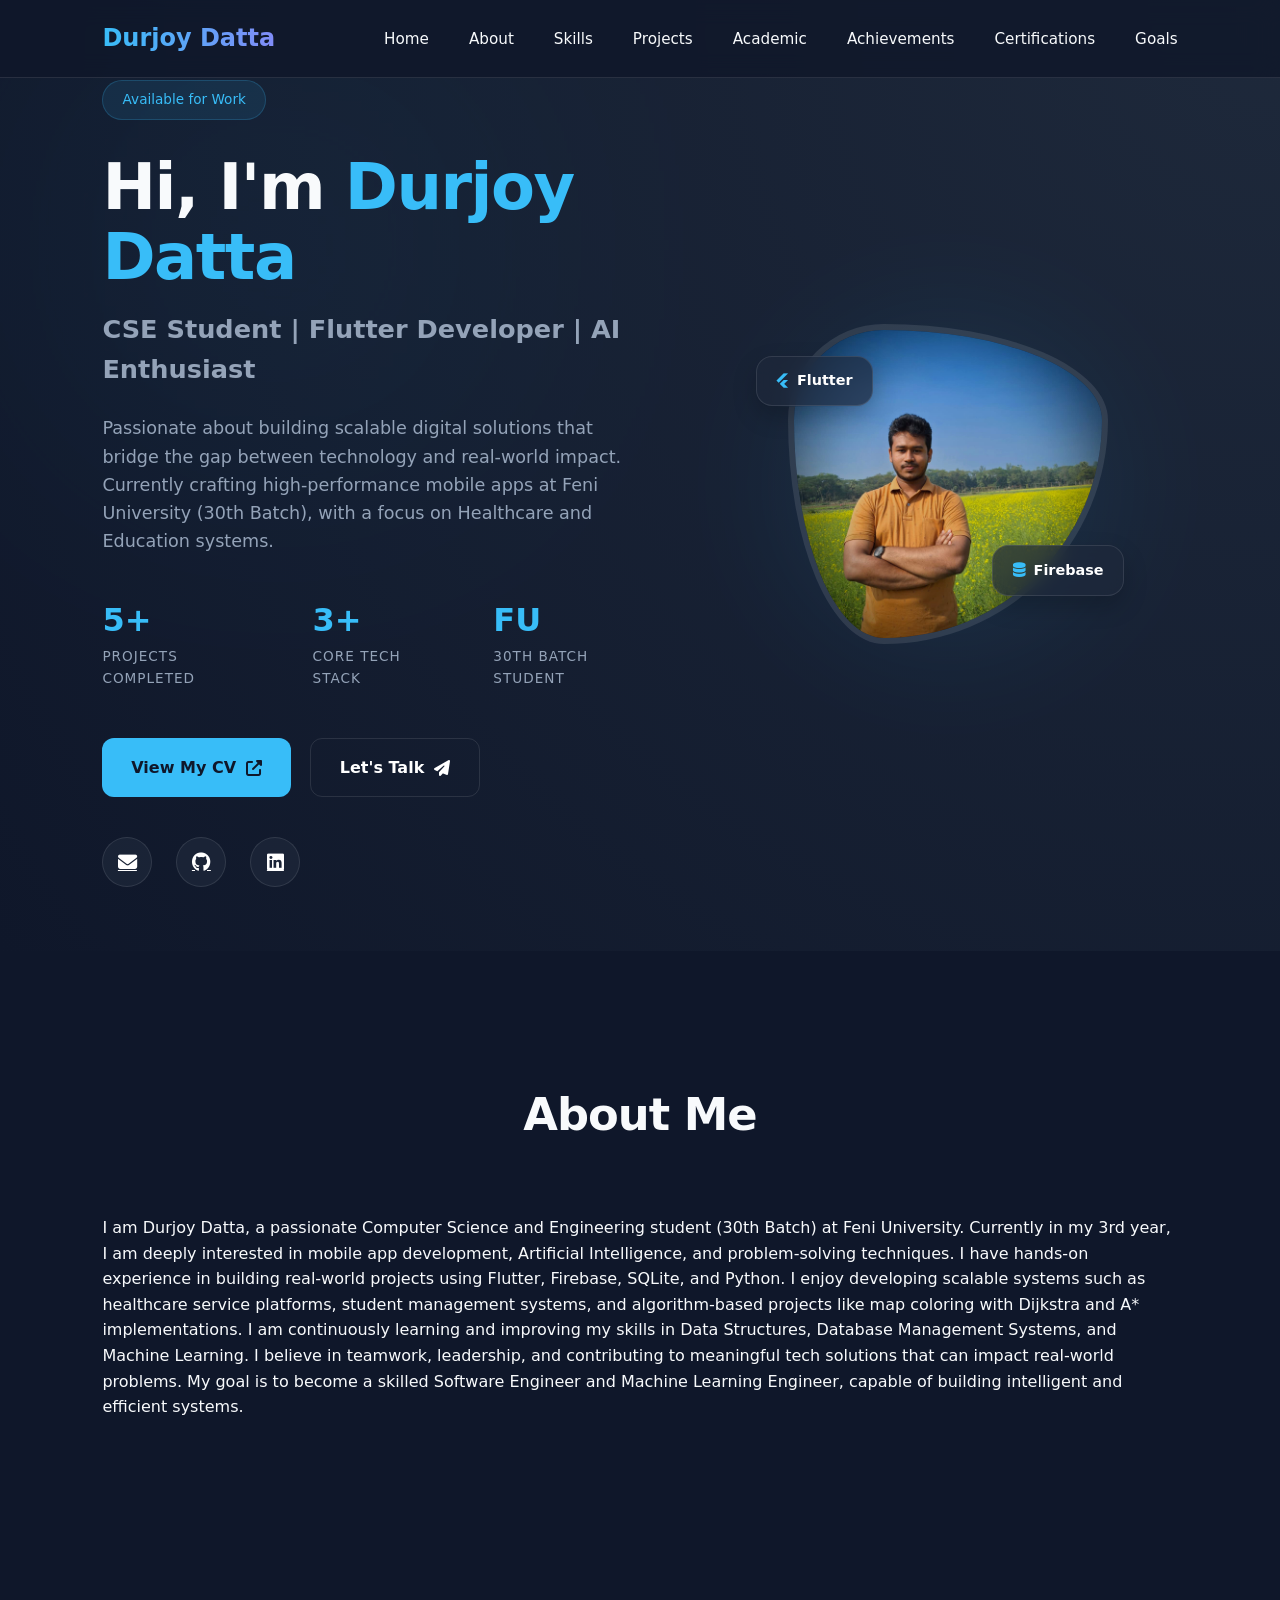
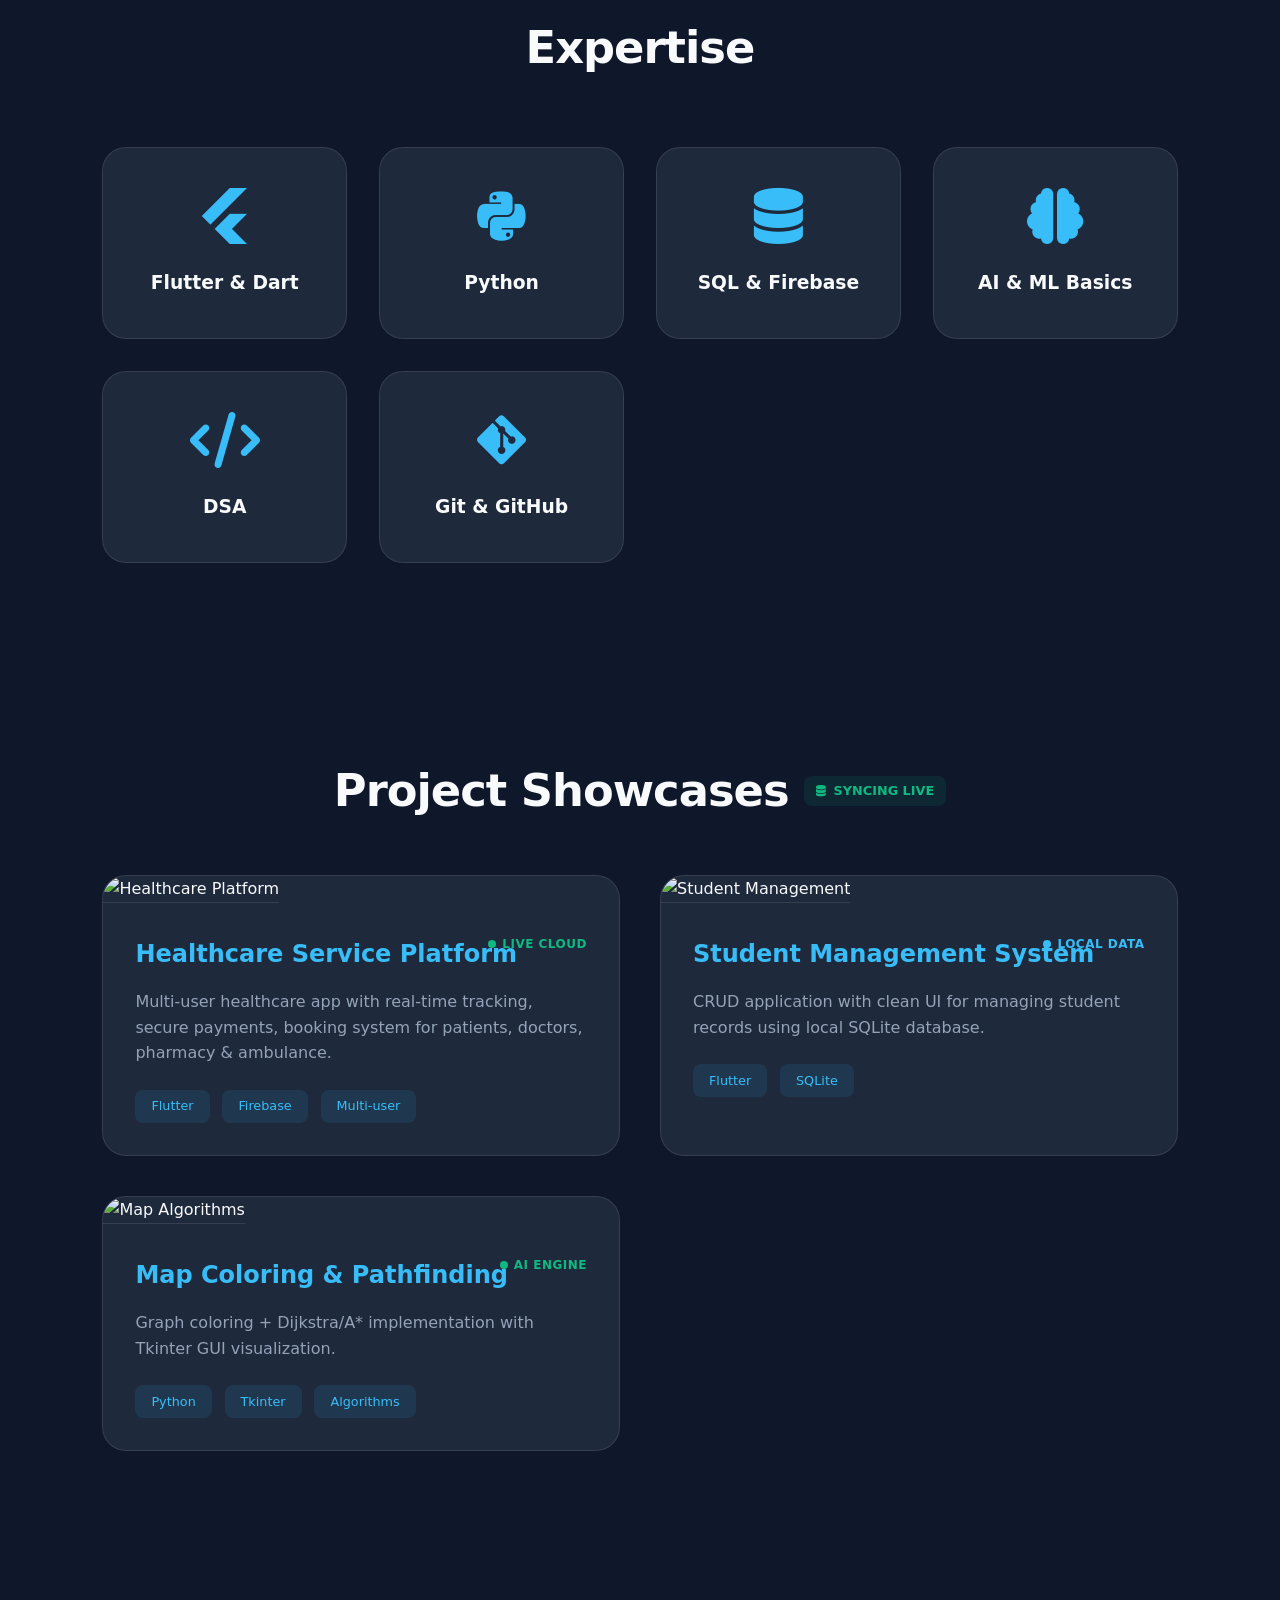
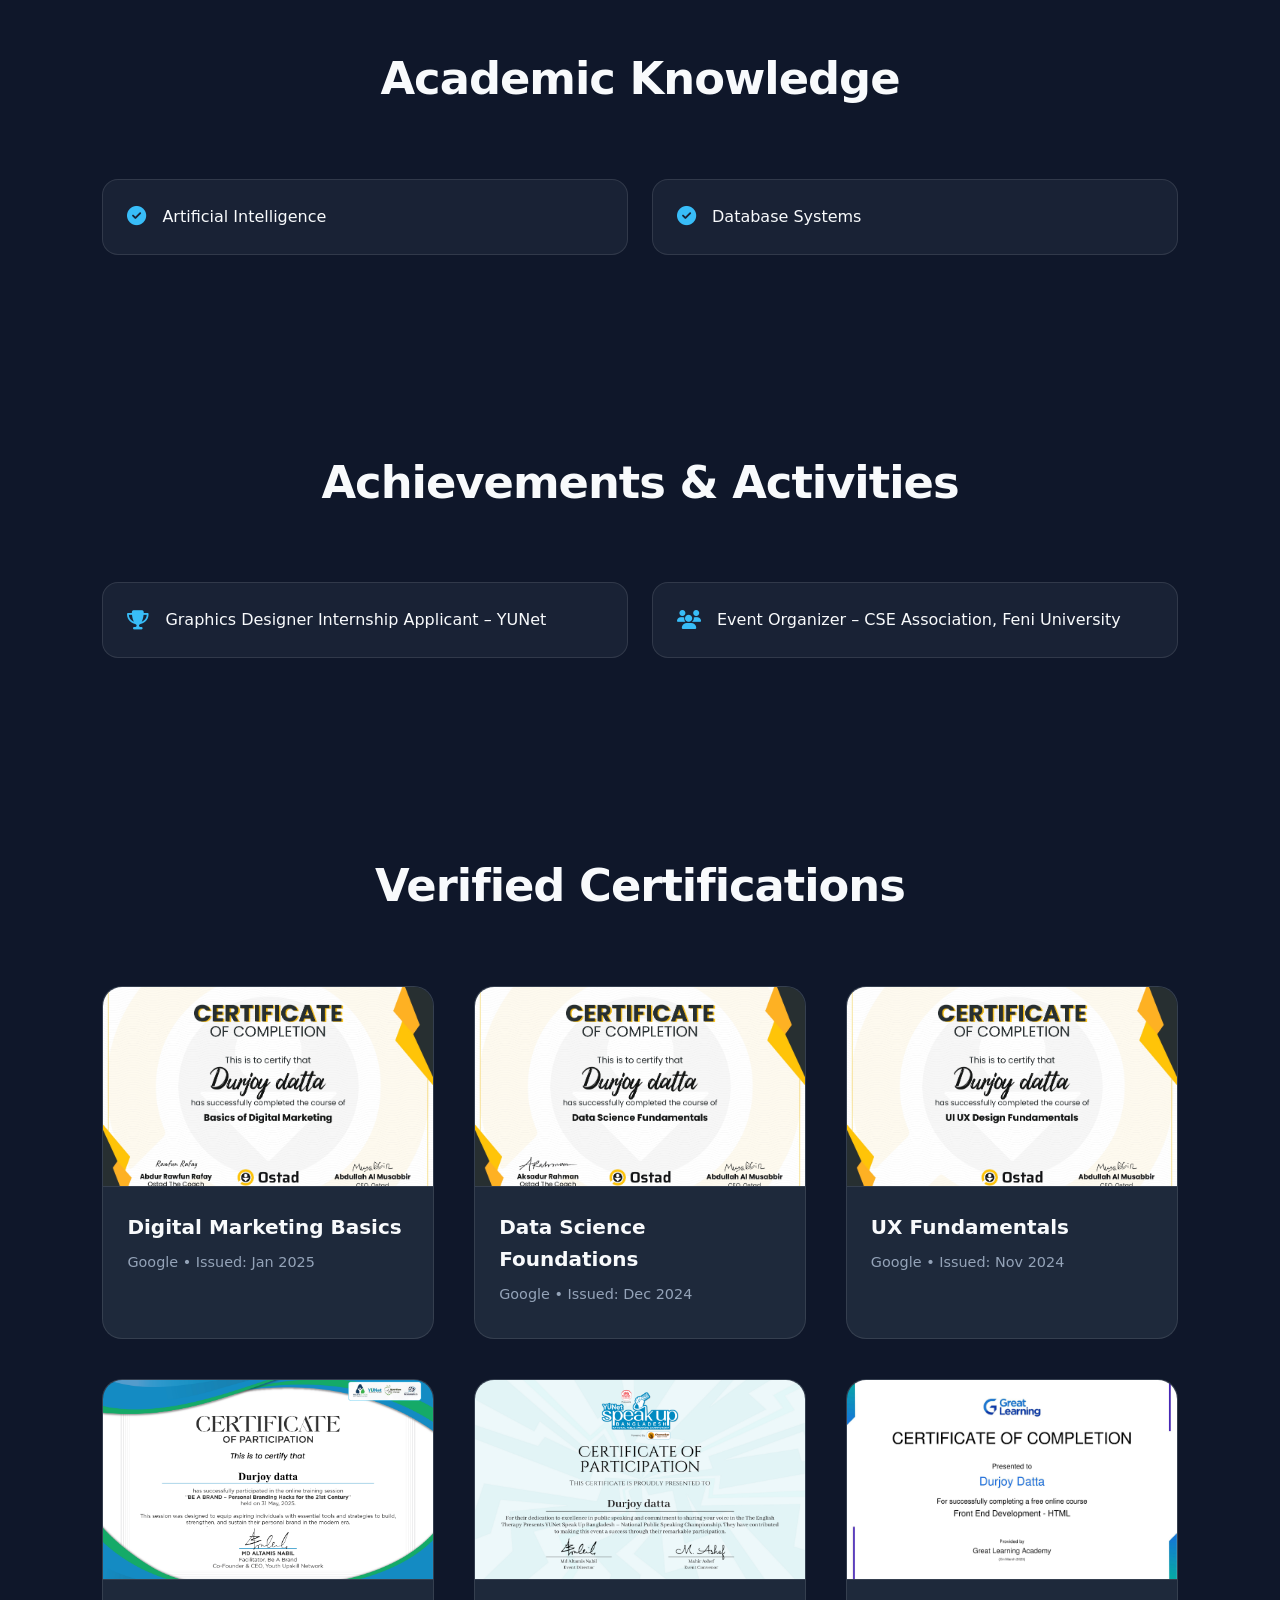
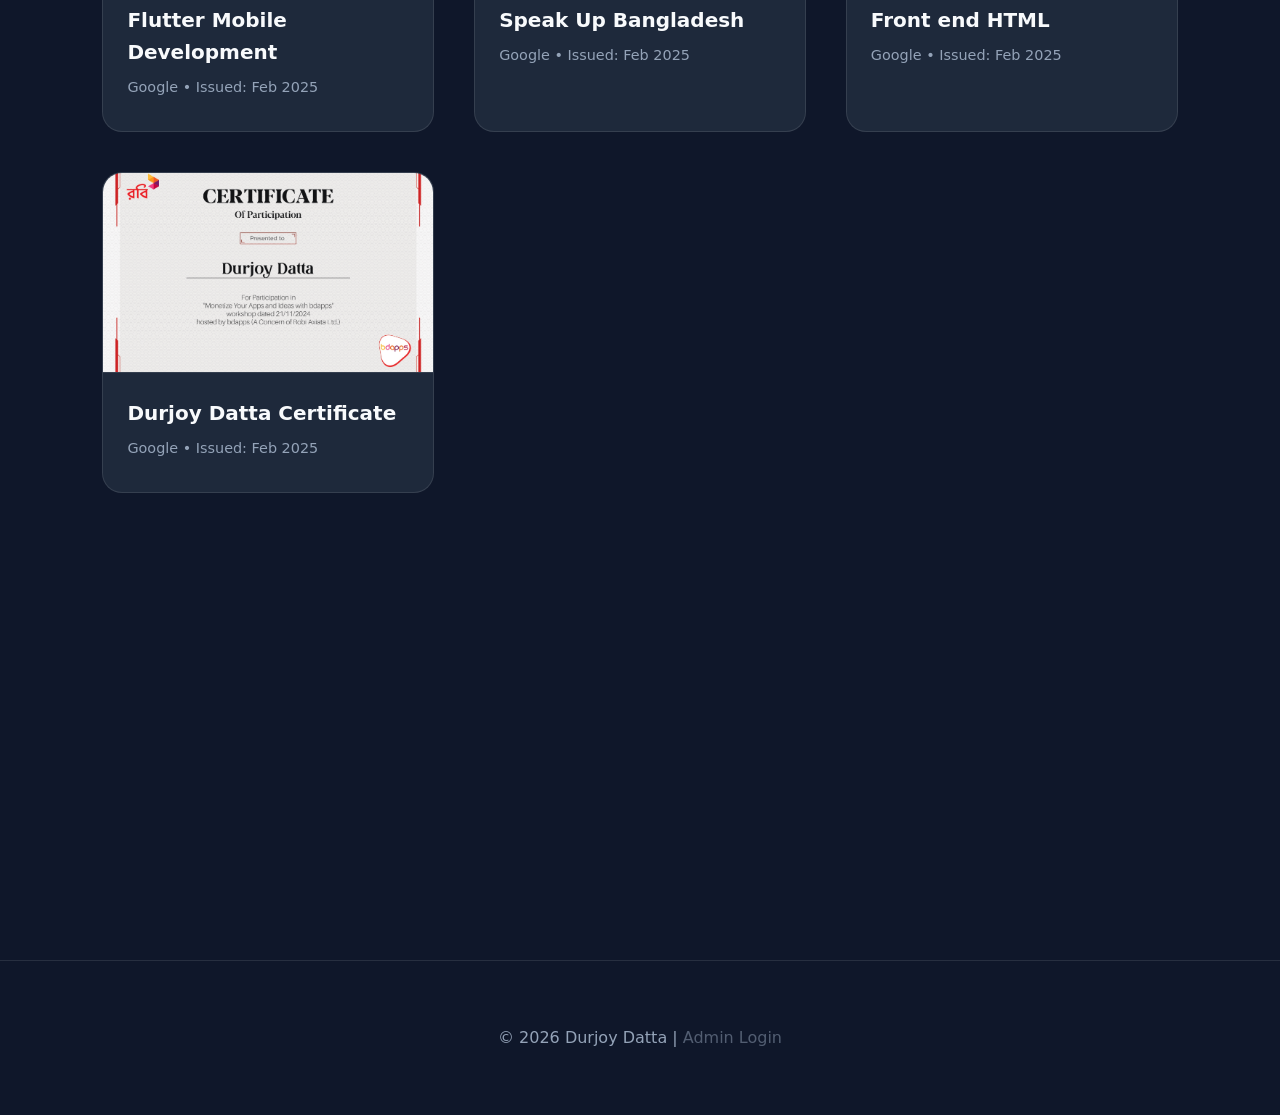
==== index.html @ f69646e1 "durjoy datta portfolio Durjoy Datta Portfolio add in basic information" ====
<!DOCTYPE html>
<html lang="en">

<head>
  <meta charset="UTF-8" />
  <meta name="viewport" content="width=device-width, initial-scale=1.0" />
  <title>Durjoy Datta | CSE Portfolio</title>
  <link rel="stylesheet" href="https://cdnjs.cloudflare.com/ajax/libs/font-awesome/6.5.0/css/all.min.css" />
  <link rel="stylesheet" href="style.css">
</head>

<body>
  <!-- Connectivity Notification -->
  <div id="connectivity-toast" class="toast hidden">
    <i class="fas fa-wifi"></i>
    <span id="toast-message">Checking connection...</span>
  </div>

  <!-- Navbar -->
  <nav>
    <div class="logo">Durjoy Datta</div>
    <ul>
      <li><a href="#home">Home</a></li>
      <li><a href="#about">About</a></li>
      <li><a href="#skills">Skills</a></li>
      <li><a href="#projects">Projects</a></li>
      <li><a href="#academic">Academic</a></li>
      <li><a href="#achievements">Achievements</a></li>
      <li><a href="#certifications">Certifications</a></li>
      <li><a href="#goals">Goals</a></li>
    </ul>
  </nav>

  <!-- Hero -->
  <section id="home">
    <div class="hero-grid container">
      <!-- Left: Content -->
      <div class="hero-text fade-in visible">
        <div class="hero-badge">Available for Work</div>
        <h1>Hi, I'm <span class="highlight">Durjoy Datta</span></h1>
        <h3>CSE Student | Flutter Developer | AI Enthusiast</h3>
        <p class="hero-desc" id="hero-desc-display">
          Passionate about building scalable digital solutions that bridge the gap between technology and real-world
          impact. Currently crafting high-performance mobile apps at Feni University (30th Batch), with a focus on
          Healthcare and Education systems.
        </p>

        <div class="hero-details">
          <div class="detail-item">
            <span class="detail-val">5+</span>
            <span class="detail-lab">Projects Completed</span>
          </div>
          <div class="detail-item">
            <span class="detail-val">3+</span>
            <span class="detail-lab">Core Tech Stack</span>
          </div>
          <div class="detail-item">
            <span class="detail-val">FU</span>
            <span class="detail-lab">30th Batch Student</span>
          </div>
        </div>

        <div class="hero-btns">
          <a href="https://durjoydattaprantho.github.io/Cv/" target="_blank" class="btn btn-primary">View My CV <i
              class="fas fa-external-link-alt"></i></a>
          <a href="#about" class="btn btn-outline">Let's Talk <i class="fas fa-paper-plane"></i></a>
        </div>

        <div class="social-links">
          <a href="mailto:durjaydatta5@gmail.com" title="Email" target="_blank"><i class="fas fa-envelope"></i></a>
          <a href="https://github.com/Durjoydattaprantho" title="GitHub" target="_blank"><i
              class="fab fa-github"></i></a>
          <a href="https://www.linkedin.com/in/durjay-datta-887813249/" title="LinkedIn" target="_blank"><i
              class="fab fa-linkedin"></i></a>
        </div>
      </div>

      <!-- Right: Image -->
      <div class="hero-image-side fade-in visible">
        <div class="profile-image-container">
          <img src="image/Durjoy.jpeg" alt="Durjoy Datta" class="profile-img">
          <div class="glow-bg"></div>
          <div class="floating-badge badge-1"><i class="fab fa-flutter"></i> Flutter</div>
          <div class="floating-badge badge-2"><i class="fas fa-database"></i> Firebase</div>
        </div>
      </div>
    </div>
  </section>

  <!-- About -->
  <section id="about">
    <div class="container fade-in">
      <h2>About Me</h2>
      <p id="about-bio-display">I am Durjoy Datta, a passionate Computer Science and Engineering student (30th Batch) at
        Feni University.
        Currently in my 3rd year, I am deeply interested in mobile app development, Artificial Intelligence, and
        problem-solving techniques.

        I have hands-on experience in building real-world projects using Flutter, Firebase, SQLite, and Python. I enjoy
        developing scalable systems such as healthcare service platforms, student management systems, and
        algorithm-based projects like map coloring with Dijkstra and A* implementations.

        I am continuously learning and improving my skills in Data Structures, Database Management Systems, and Machine
        Learning. I believe in teamwork, leadership, and contributing to meaningful tech solutions that can impact
        real-world problems.

        My goal is to become a skilled Software Engineer and Machine Learning Engineer, capable of building intelligent
        and efficient systems.</p>
    </div>
  </section>

  <!-- Skills -->
  <section id="skills">
    <div class="container fade-in">
      <h2>Expertise</h2>
      <div class="skills-grid" id="skills-container">
        <!-- Will be populated by Firebase -->
        <div class="skill-card"><i class="fab fa-flutter"></i>
          <h3>Flutter & Dart</h3>
        </div>
        <div class="skill-card"><i class="fab fa-python"></i>
          <h3>Python</h3>
        </div>
        <div class="skill-card"><i class="fas fa-database"></i>
          <h3>SQL & Firebase</h3>
        </div>
        <div class="skill-card"><i class="fas fa-brain"></i>
          <h3>AI & ML Basics</h3>
        </div>
        <div class="skill-card"><i class="fas fa-code"></i>
          <h3>DSA</h3>
        </div>
        <div class="skill-card"><i class="fab fa-git-alt"></i>
          <h3>Git & GitHub</h3>
        </div>
      </div>
    </div>
  </section>

  <!-- Projects -->
  <section id="projects">
    <div class="container fade-in">
      <div style="display:flex; align-items:center; justify-content:center; gap:15px; margin-bottom:3rem;">
        <h2 style="margin:0;">Project Showcases</h2>
        <div class="db-health" id="db-status-indicator"
          style="background:rgba(16,185,129,0.1); color:#10b981; padding:5px 12px; border-radius:8px; font-size:0.8rem; font-weight:700; display:flex; align-items:center; gap:8px;">
          <i class="fas fa-database fa-spin" style="font-size:0.7rem;"></i> SYNCING LIVE
        </div>
      </div>
      <div class="projects-grid" id="projects-container">
        <!-- Will be populated by Firebase -->
        <div class="project-card">
          <img src="https://images.unsplash.com/photo-1576091160550-217359f4ecf8?q=80&w=800&auto=format"
            alt="Healthcare Platform" class="project-img">
          <div class="project-info">
            <div class="status-badge">
              <div class="status-dot"></div> Live Cloud
            </div>
            <h3>Healthcare Service Platform</h3>
            <p>Multi-user healthcare app with real-time tracking, secure payments, booking system for patients, doctors,
              pharmacy & ambulance.</p>
            <div class="tags">
              <span class="tag">Flutter</span>
              <span class="tag">Firebase</span>
              <span class="tag">Multi-user</span>
            </div>
          </div>
        </div>

        <div class="project-card">
          <img src="https://images.unsplash.com/photo-1523240795612-9a054b0db644?q=80&w=800&auto=format"
            alt="Student Management" class="project-img">
          <div class="project-info">
            <div class="status-badge" style="color:#38bdf8">
              <div class="status-dot" style="background:#38bdf8"></div> Local Data
            </div>
            <h3>Student Management System</h3>
            <p>CRUD application with clean UI for managing student records using local SQLite database.</p>
            <div class="tags">
              <span class="tag">Flutter</span>
              <span class="tag">SQLite</span>
            </div>
          </div>
        </div>

        <div class="project-card">
          <img src="https://images.unsplash.com/photo-1504639725590-34d0984388bd?q=80&w=800&auto=format"
            alt="Map Algorithms" class="project-img">
          <div class="project-info">
            <div class="status-badge">
              <div class="status-dot"></div> AI Engine
            </div>
            <h3>Map Coloring & Pathfinding</h3>
            <p>Graph coloring + Dijkstra/A* implementation with Tkinter GUI visualization.</p>
            <div class="tags">
              <span class="tag">Python</span>
              <span class="tag">Tkinter</span>
              <span class="tag">Algorithms</span>
            </div>
          </div>
        </div>
      </div>
    </div>
  </section>

  <!-- Academic -->
  <section id="academic">
    <div class="container fade-in">
      <h2>Academic Knowledge</h2>
      <div class="list-style academic-list">
        <ul id="academic-container">
          <li><i class="fas fa-check-circle"></i>Artificial Intelligence</li>
          <li><i class="fas fa-check-circle"></i>Database Systems</li>
        </ul>
      </div>
    </div>
  </section>

  <!-- Achievements -->
  <section id="achievements">
    <div class="container fade-in">
      <h2>Achievements & Activities</h2>
      <div class="list-style activities-list">
        <ul id="achievements-container">
          <li><i class="fas fa-trophy"></i>Graphics Designer Internship Applicant – YUNet</li>
          <li><i class="fas fa-users"></i>Event Organizer – CSE Association, Feni University</li>
        </ul>
      </div>
    </div>
  </section>

  <!-- Certifications (NEW) -->
  <section id="certifications">
    <div class="container fade-in">
      <h2>Verified Certifications</h2>

      <div class="cert-grid" id="certifications-container">
        <!-- Will be populated by Firebase -->


        <div class="cert-card">
          <img src="image/Durjoy datta-DM Basics 1-C21506_page-0001.jpg" alt="Digital Marketing Basics"
            class="cert-img">
          <div class="cert-info">
            <h3>Digital Marketing Basics</h3>
            <p>Google • Issued: Jan 2025</p>
          </div>
        </div>

        <div class="cert-card">
          <img src="image/Durjoy datta-Data Science Foundations 1-C21509_page-0001.jpg" alt="Data Science Foundations"
            class="cert-img">
          <div class="cert-info">
            <h3>Data Science Foundations</h3>
            <p>Google • Issued: Dec 2024</p>
          </div>
        </div>

        <div class="cert-card">
          <img src="image/UX Fundamentals 1-C25175_page-0001.jpg" alt="UX Fundamentals" class="cert-img">
          <div class="cert-info">
            <h3>UX Fundamentals</h3>
            <p>Google • Issued: Nov 2024</p>
          </div>
        </div>

        <div class="cert-card">
          <img src="image/Durjoy datta_Certificate.png" alt="Flutter Mobile Development" class="cert-img">
          <div class="cert-info">
            <h3>Flutter Mobile Development</h3>
            <p>Google • Issued: Feb 2025</p>
          </div>
        </div>

        <div class="cert-card">
          <img src="image/speak_up_BD.png" alt="Speak Up Bangladesh" class="cert-img">
          <div class="cert-info">
            <h3>Speak Up Bangladesh</h3>
            <p>Google • Issued: Feb 2025</p>
          </div>
        </div>

        <div class="cert-card">
          <img src="image/Front_end_HTML.jpg" alt="Front end HTML" class="cert-img">
          <div class="cert-info">
            <h3>Front end HTML</h3>
            <p>Google • Issued: Feb 2025</p>
          </div>
        </div>

        <div class="cert-card">
          <img src="image/Durjoy Datta_page-0001.jpg" alt="Durjoy Datta Certificate" class="cert-img">
          <div class="cert-info">
            <h3>Durjoy Datta Certificate</h3>
            <p>Google • Issued: Feb 2025</p>
          </div>
        </div>
      </div>
    </div>
  </section>

  <!-- Goals -->
  <section id="goals">
    <div class="container fade-in">
      <h2>Future Goals</h2>
      <div class="list-style goals-list">
        <ul id="goals-container">
          <li><i class="fas fa-rocket"></i>Become a Machine Learning Engineer</li>
          <li><i class="fas fa-server"></i>Build large-scale software systems</li>
        </ul>
      </div>
    </div>
  </section>

  <footer>
    <p>© 2026 Durjoy Datta | <a href="login.html" style="color: inherit; text-decoration: none; opacity: 0.5;">Admin
        Login</a></p>
  </footer>

  <!-- Image Modal -->
  <div id="image-modal" class="image-modal">
    <span class="close-modal">&times;</span>
    <img class="modal-content" id="full-image">
  </div>

  <!-- Firebase SDKs -->
  <script src="https://www.gstatic.com/firebasejs/10.8.0/firebase-app-compat.js"></script>
  <script src="https://www.gstatic.com/firebasejs/10.8.0/firebase-firestore-compat.js"></script>

  <script src="style.js"></script>
</body>

</html>
---- style.css ----
:root {
    --primary: #38bdf8;
    --primary-dark: #0ea5e9;
    --bg-dark: #0f172a;
    --bg-light: #1e293b;
    --text-main: #f8fafc;
    --text-muted: #94a3b8;
    --glass: rgba(30, 41, 59, 0.7);
    --glass-border: rgba(255, 255, 255, 0.1);
}

* {
    margin: 0;
    padding: 0;
    box-sizing: border-box;
    scroll-behavior: smooth;
}

body {
    font-family: 'Inter', system-ui, -apple-system, sans-serif;
    line-height: 1.6;
    color: var(--text-main);
    background: var(--bg-dark);
    overflow-x: hidden;
}

/* Animations */
@keyframes fadeInUp {
    from {
        opacity: 0;
        transform: translateY(20px);
    }

    to {
        opacity: 1;
        transform: translateY(0);
    }
}

@keyframes slideInDown {
    from {
        transform: translateY(-100%);
        opacity: 0;
    }

    to {
        transform: translateY(0);
        opacity: 1;
    }
}

.fade-in {
    opacity: 0;
    transform: translateY(20px);
    transition: all 0.6s ease-out;
}

.fade-in.visible {
    opacity: 1;
    transform: translateY(0);
}

/* Common Components */
.btn {
    display: inline-flex;
    align-items: center;
    gap: 10px;
    padding: 1rem 1.8rem;
    border-radius: 12px;
    font-weight: 600;
    text-decoration: none;
    transition: all 0.3s;
    cursor: pointer;
}

.btn-primary {
    background: var(--primary);
    color: var(--bg-dark);
}

.btn-primary:hover {
    background: white;
    transform: translateY(-3px);
    box-shadow: 0 10px 20px rgba(56, 189, 248, 0.4);
}

.btn-outline {
    background: transparent;
    border: 1px solid var(--glass-border);
    color: white;
}

.btn-outline:hover {
    border-color: var(--primary);
    background: rgba(56, 189, 248, 0.05);
}

.hero-btns {
    display: flex;
    gap: 1.2rem;
    margin-bottom: 2.5rem;
}

/* Toast Notification */
.toast {
    position: fixed;
    top: 20px;
    right: 20px;
    padding: 1rem 1.5rem;
    border-radius: 12px;
    background: var(--glass);
    backdrop-filter: blur(10px);
    border: 1px solid var(--glass-border);
    color: white;
    display: flex;
    align-items: center;
    gap: 12px;
    z-index: 2000;
    transition: all 0.3s ease;
    box-shadow: 0 10px 25px rgba(0, 0, 0, 0.3);
}

.toast.hidden {
    transform: translateX(120%);
    opacity: 0;
}

.toast.online {
    border-left: 4px solid #10b981;
}

.toast.offline {
    border-left: 4px solid #ef4444;
}

/* Navbar */
nav {
    position: fixed;
    width: 100%;
    top: 0;
    background: rgba(15, 23, 42, 0.8);
    backdrop-filter: blur(12px);
    padding: 1.2rem 8%;
    display: flex;
    justify-content: space-between;
    align-items: center;
    z-index: 1000;
    border-bottom: 1px solid var(--glass-border);
}

nav .logo {
    font-size: 1.5rem;
    font-weight: 800;
    background: linear-gradient(to right, var(--primary), #818cf8);
    -webkit-background-clip: text;
    background-clip: text;
    -webkit-text-fill-color: transparent;
}

nav ul {
    list-style: none;
    display: flex;
    gap: 2.5rem;
}

nav a {
    color: var(--text-main);
    text-decoration: none;
    font-weight: 500;
    font-size: 0.95rem;
    transition: all 0.3s;
}

nav a:hover {
    color: var(--primary);
}

/* Hero Section */
#home {
    min-height: 100vh;
    display: flex;
    align-items: center;
    justify-content: center;
    background: radial-gradient(circle at top right, #1e293b, #0f172a);
    position: relative;
    padding-top: 80px;
}

#home::before {
    content: '';
    position: absolute;
    width: 300px;
    height: 300px;
    background: var(--primary);
    filter: blur(150px);
    opacity: 0.1;
    top: 10%;
    left: 10%;
}

.hero-grid {
    display: grid;
    grid-template-columns: 1.2fr 1fr;
    gap: 4rem;
    align-items: center;
}

.hero-text {
    text-align: left;
}

.hero-badge {
    background: rgba(56, 189, 248, 0.1);
    color: var(--primary);
    padding: 0.5rem 1.2rem;
    border-radius: 99px;
    font-size: 0.85rem;
    display: inline-block;
    margin-bottom: 2rem;
    border: 1px solid rgba(56, 189, 248, 0.2);
}

.hero-text h1 {
    font-size: 4rem;
    line-height: 1.1;
    margin-bottom: 1rem;
    letter-spacing: -1.5px;
}

.hero-text .highlight {
    color: var(--primary);
}

.hero-text h3 {
    font-size: 1.6rem;
    color: var(--text-muted);
    margin-bottom: 1.5rem;
}

.hero-desc {
    font-size: 1.1rem;
    color: var(--text-muted);
    max-width: 600px;
    margin-bottom: 2.5rem;
}

.hero-details {
    display: flex;
    gap: 3rem;
    margin-bottom: 3rem;
}

.detail-item {
    display: flex;
    flex-direction: column;
}

.detail-val {
    font-size: 2rem;
    font-weight: 800;
    color: var(--primary);
}

.detail-lab {
    font-size: 0.85rem;
    color: var(--text-muted);
    text-transform: uppercase;
    letter-spacing: 1px;
}

.hero-image-side {
    position: relative;
    display: flex;
    justify-content: center;
}

.profile-image-container {
    position: relative;
    width: 320px;
    height: 320px;
}

.profile-img {
    width: 100%;
    height: 100%;
    border-radius: 30% 70% 70% 30% / 30% 30% 70% 70%;
    object-fit: cover;
    border: 6px solid var(--glass-border);
    position: relative;
    z-index: 2;
    transition: all 0.5s ease;
    animation: blob-animate 8s infinite alternate ease-in-out;
}

@keyframes blob-animate {
    0% {
        border-radius: 30% 70% 70% 30% / 30% 30% 70% 70%;
    }

    100% {
        border-radius: 70% 30% 30% 70% / 70% 70% 30% 30%;
    }
}

.profile-image-container:hover .profile-img {
    transform: scale(1.02);
    border-color: var(--primary);
}

.floating-badge {
    position: absolute;
    background: var(--glass);
    backdrop-filter: blur(10px);
    border: 1px solid var(--glass-border);
    padding: 0.8rem 1.2rem;
    border-radius: 16px;
    font-size: 0.9rem;
    font-weight: 600;
    color: white;
    z-index: 5;
    display: flex;
    align-items: center;
    gap: 8px;
    box-shadow: 0 10px 25px rgba(0, 0, 0, 0.2);
}

.floating-badge i {
    color: var(--primary);
}

.badge-1 {
    top: 10%;
    left: -10%;
    animation: float 6s infinite ease-in-out;
}

.badge-2 {
    bottom: 15%;
    right: -5%;
    animation: float 6s infinite ease-in-out 3s;
}

@keyframes float {

    0%,
    100% {
        transform: translateY(0);
    }

    50% {
        transform: translateY(-20px);
    }
}

.glow-bg {
    position: absolute;
    top: 50%;
    left: 50%;
    transform: translate(-50%, -50%);
    width: 140%;
    height: 140%;
    background: radial-gradient(circle, var(--primary) 0%, transparent 70%);
    opacity: 0.15;
    z-index: 1;
    filter: blur(50px);
}

.social-links {
    display: flex;
    gap: 1.5rem;
}

.social-links a {
    width: 50px;
    height: 50px;
    background: var(--glass);
    border: 1px solid var(--glass-border);
    display: flex;
    align-items: center;
    justify-content: center;
    border-radius: 50%;
    color: white;
    font-size: 1.2rem;
    transition: all 0.3s;
}

.social-links a:hover {
    transform: translateY(-5px);
    border-color: var(--primary);
    color: var(--primary);
    box-shadow: 0 0 15px rgba(56, 189, 248, 0.3);
}

/* Common Section Styles */
section {
    padding: 8rem 8% 4rem;
}

section h2 {
    font-size: 2.8rem;
    margin-bottom: 4rem;
    text-align: center;
    letter-spacing: -1px;
}

.container {
    max-width: 1200px;
    margin: 0 auto;
}

/* Skills */
.skills-grid {
    display: grid;
    grid-template-columns: repeat(auto-fit, minmax(200px, 1fr));
    gap: 2rem;
}

.skill-card {
    background: var(--bg-light);
    padding: 2.5rem;
    border-radius: 24px;
    border: 1px solid var(--glass-border);
    text-align: center;
    transition: all 0.4s cubic-bezier(0.175, 0.885, 0.32, 1.275);
}

.skill-card:hover {
    transform: translateY(-10px);
    border-color: var(--primary);
    background: rgba(56, 189, 248, 0.05);
}

.skill-card i {
    font-size: 3.5rem;
    color: var(--primary);
    margin-bottom: 1.5rem;
}

/* Projects */
.projects-grid {
    display: grid;
    grid-template-columns: repeat(auto-fit, minmax(350px, 1fr));
    gap: 2.5rem;
}

.project-card {
    background: var(--bg-light);
    border-radius: 24px;
    border: 1px solid var(--glass-border);
    overflow: hidden;
    transition: all 0.3s;
}

.project-img {
    width: 100%;
    height: 220px;
    object-fit: cover;
    border-bottom: 1px solid var(--glass-border);
}

.project-info {
    padding: 2rem;
    position: relative;
}

.status-badge {
    position: absolute;
    top: 2rem;
    right: 2rem;
    display: flex;
    align-items: center;
    gap: 6px;
    font-size: 0.75rem;
    color: #10b981;
    font-weight: 700;
    text-transform: uppercase;
    letter-spacing: 0.5px;
}

.status-dot {
    width: 8px;
    height: 8px;
    background: #10b981;
    border-radius: 50%;
    animation: status-pulse 2s infinite ease-in-out;
}

@keyframes status-pulse {

    0%,
    100% {
        transform: scale(1);
        opacity: 1;
        box-shadow: 0 0 0 0 rgba(16, 185, 129, 0.4);
    }

    50% {
        transform: scale(1.2);
        opacity: 0.7;
        box-shadow: 0 0 0 6px rgba(16, 185, 129, 0);
    }
}

.project-card:hover {
    transform: scale(1.02);
    box-shadow: 0 20px 40px rgba(0, 0, 0, 0.4);
}

.project-info h3 {
    font-size: 1.5rem;
    margin-bottom: 1rem;
    color: var(--primary);
}

.project-info p {
    color: var(--text-muted);
    font-size: 1rem;
    margin-bottom: 1.5rem;
}

.tags {
    display: flex;
    gap: 0.8rem;
    flex-wrap: wrap;
}

.tag {
    background: rgba(56, 189, 248, 0.1);
    color: var(--primary);
    padding: 0.4rem 1rem;
    border-radius: 8px;
    font-size: 0.8rem;
    font-weight: 500;
}

/* Filters */
.filter-container {
    display: flex;
    justify-content: center;
    gap: 1rem;
    margin-bottom: 3rem;
    flex-wrap: wrap;
}

.filter-btn {
    padding: 0.8rem 1.8rem;
    background: var(--glass);
    border: 1px solid var(--glass-border);
    border-radius: 99px;
    color: var(--text-muted);
    cursor: pointer;
    font-weight: 600;
    transition: all 0.3s;
}

.filter-btn:hover {
    border-color: var(--primary);
    color: var(--text-main);
}

.filter-btn.active {
    background: var(--primary);
    color: var(--bg-dark);
    border-color: var(--primary);
    box-shadow: 0 5px 15px rgba(56, 189, 248, 0.3);
}

.cert-grid {
    display: grid;
    grid-template-columns: repeat(auto-fit, minmax(300px, 1fr));
    gap: 2.5rem;
}

.cert-card {
    background: var(--bg-light);
    border-radius: 20px;
    border: 1px solid var(--glass-border);
    overflow: hidden;
    transition: all 0.3s ease;
    display: flex;
    flex-direction: column;
}

.cert-card:hover {
    transform: translateY(-10px);
    border-color: var(--primary);
    box-shadow: 0 15px 30px rgba(0, 0, 0, 0.4);
}

.cert-img {
    width: 100%;
    height: 200px;
    object-fit: cover;
    border-bottom: 1px solid var(--glass-border);
    transition: transform 0.5s ease;
    cursor: pointer;
}

.cert-card:hover .cert-img {
    transform: scale(1.05);
}

.cert-info {
    padding: 1.5rem;
    text-align: left;
}

.cert-info h3 {
    font-size: 1.25rem;
    color: var(--text-main);
    margin-bottom: 0.5rem;
}

.cert-info p {
    color: var(--text-muted);
    font-size: 0.9rem;
    margin-bottom: 0.5rem;
}

/* Modal Styles */
.image-modal {
    display: none; 
    position: fixed;
    z-index: 3000;
    left: 0;
    top: 0;
    width: 100%;
    height: 100%;
    overflow: auto;
    background-color: rgba(15, 23, 42, 0.95);
    backdrop-filter: blur(10px);
    opacity: 0;
    transition: opacity 0.3s ease;
    align-items: center;
    justify-content: center;
}

.image-modal.show {
    display: flex;
    opacity: 1;
}

.modal-content {
    margin: auto;
    display: block;
    max-width: 90%;
    max-height: 85vh;
    border-radius: 12px;
    box-shadow: 0 15px 50px rgba(0,0,0,0.5);
    transform: scale(0.8);
    transition: transform 0.3s ease;
    object-fit: contain;
}

.image-modal.show .modal-content {
    transform: scale(1);
}

.close-modal {
    position: absolute;
    top: 30px;
    right: 40px;
    color: #f1f1f1;
    font-size: 40px;
    font-weight: bold;
    transition: 0.3s;
    cursor: pointer;
    z-index: 3001;
}

.close-modal:hover,
.close-modal:focus {
    color: var(--primary);
    text-decoration: none;
    cursor: pointer;
}

/* Academic & Goals */
.list-style ul {
    list-style: none;
    display: grid;
    grid-template-columns: repeat(auto-fit, minmax(280px, 1fr));
    gap: 1.5rem;
}

.list-style li {
    background: var(--glass);
    padding: 1.5rem;
    border-radius: 16px;
    display: flex;
    align-items: center;
    gap: 1rem;
    border: 1px solid var(--glass-border);
}

.list-style li i {
    color: var(--primary);
    font-size: 1.2rem;
}

footer {
    padding: 4rem;
    text-align: center;
    border-top: 1px solid var(--glass-border);
    color: var(--text-muted);
}

@media (max-width: 768px) {
    .hero-content h1 {
        font-size: 3rem;
    }

    nav ul {
        display: none;
    }

    section {
        padding: 4rem 5%;
    }
}
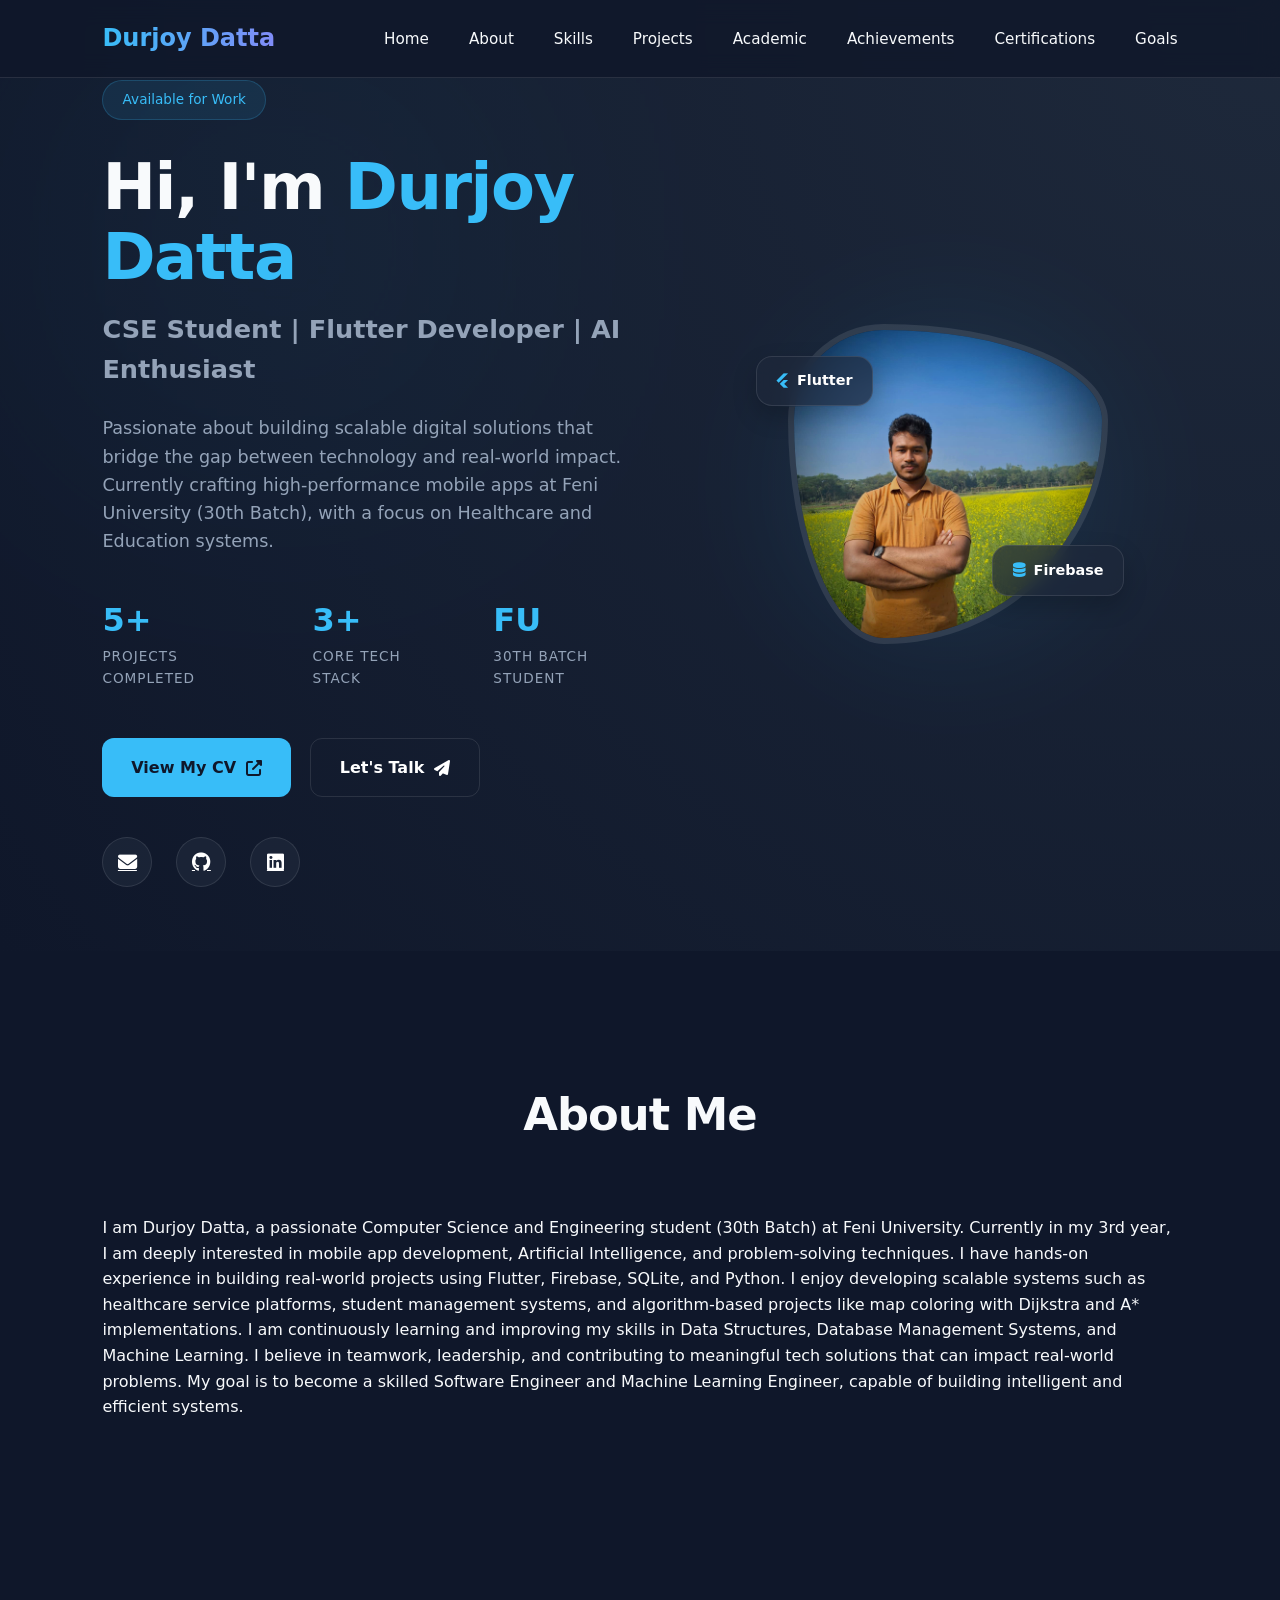
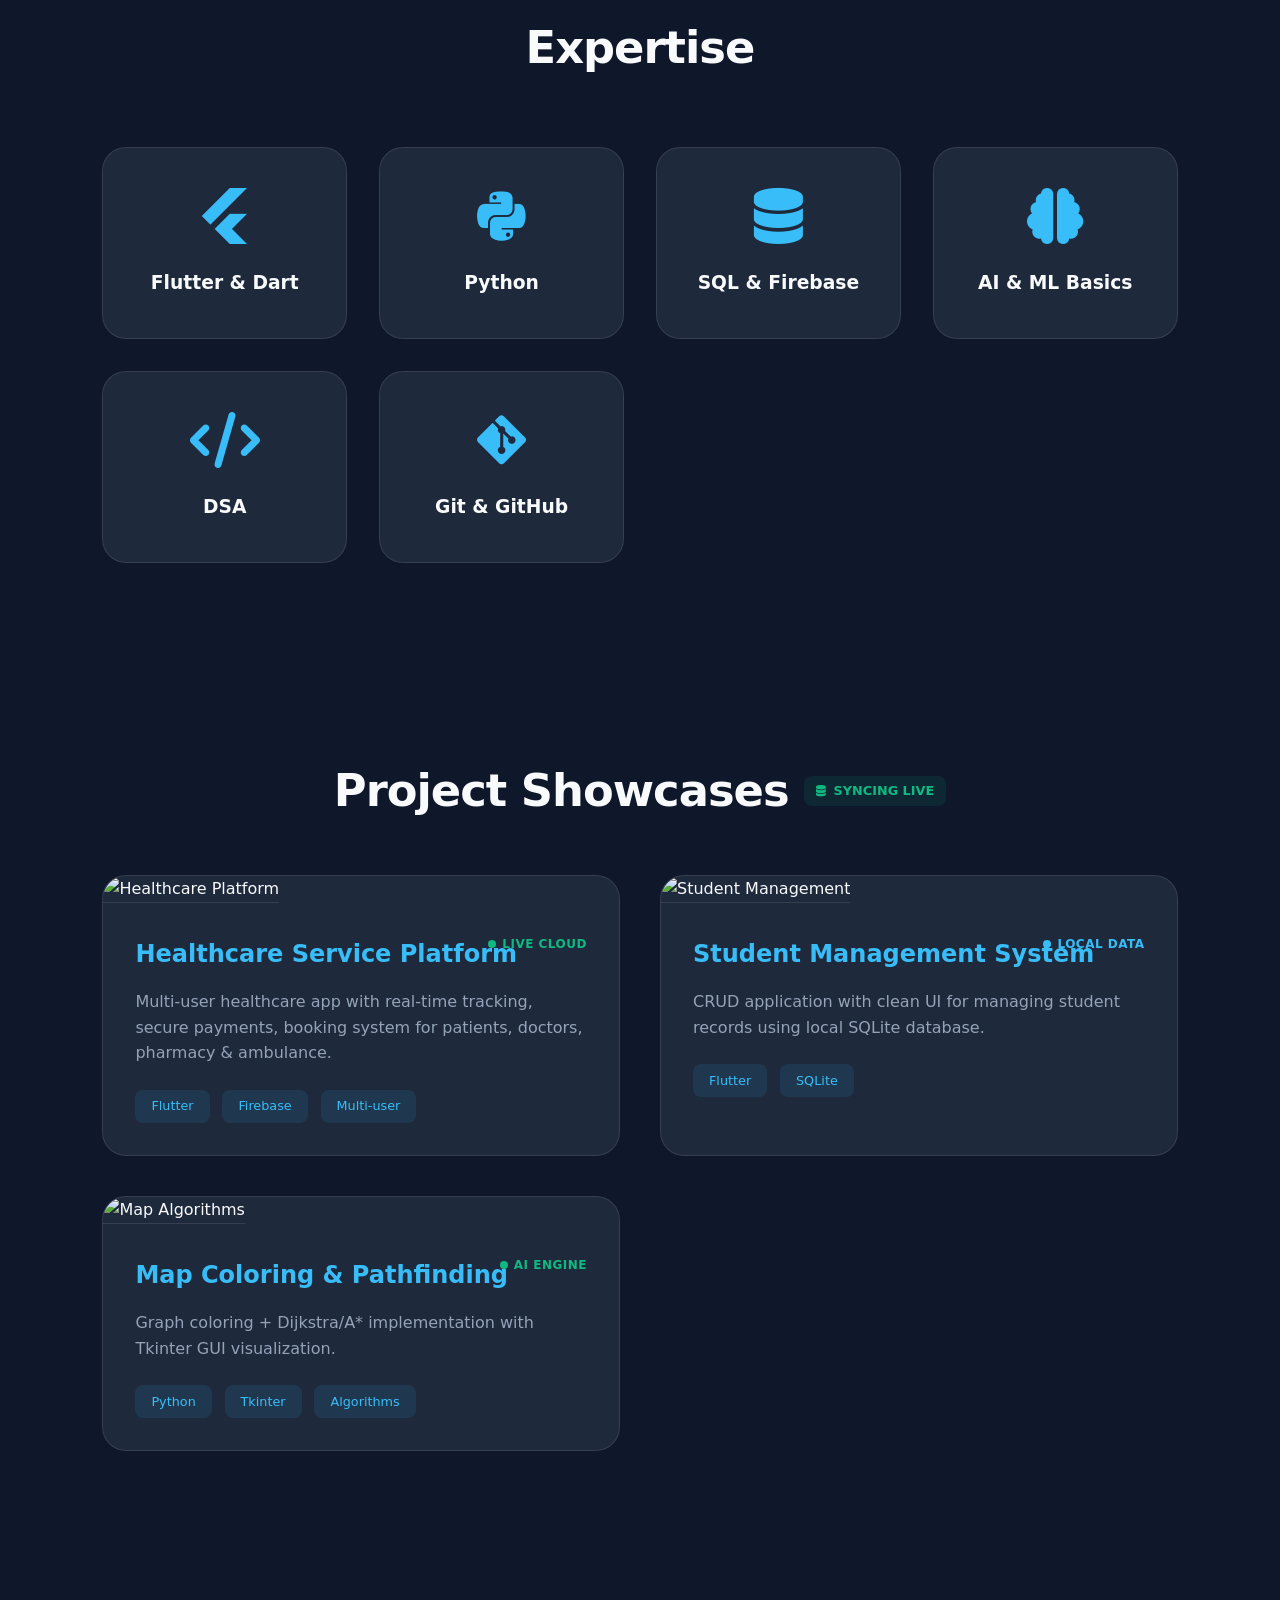
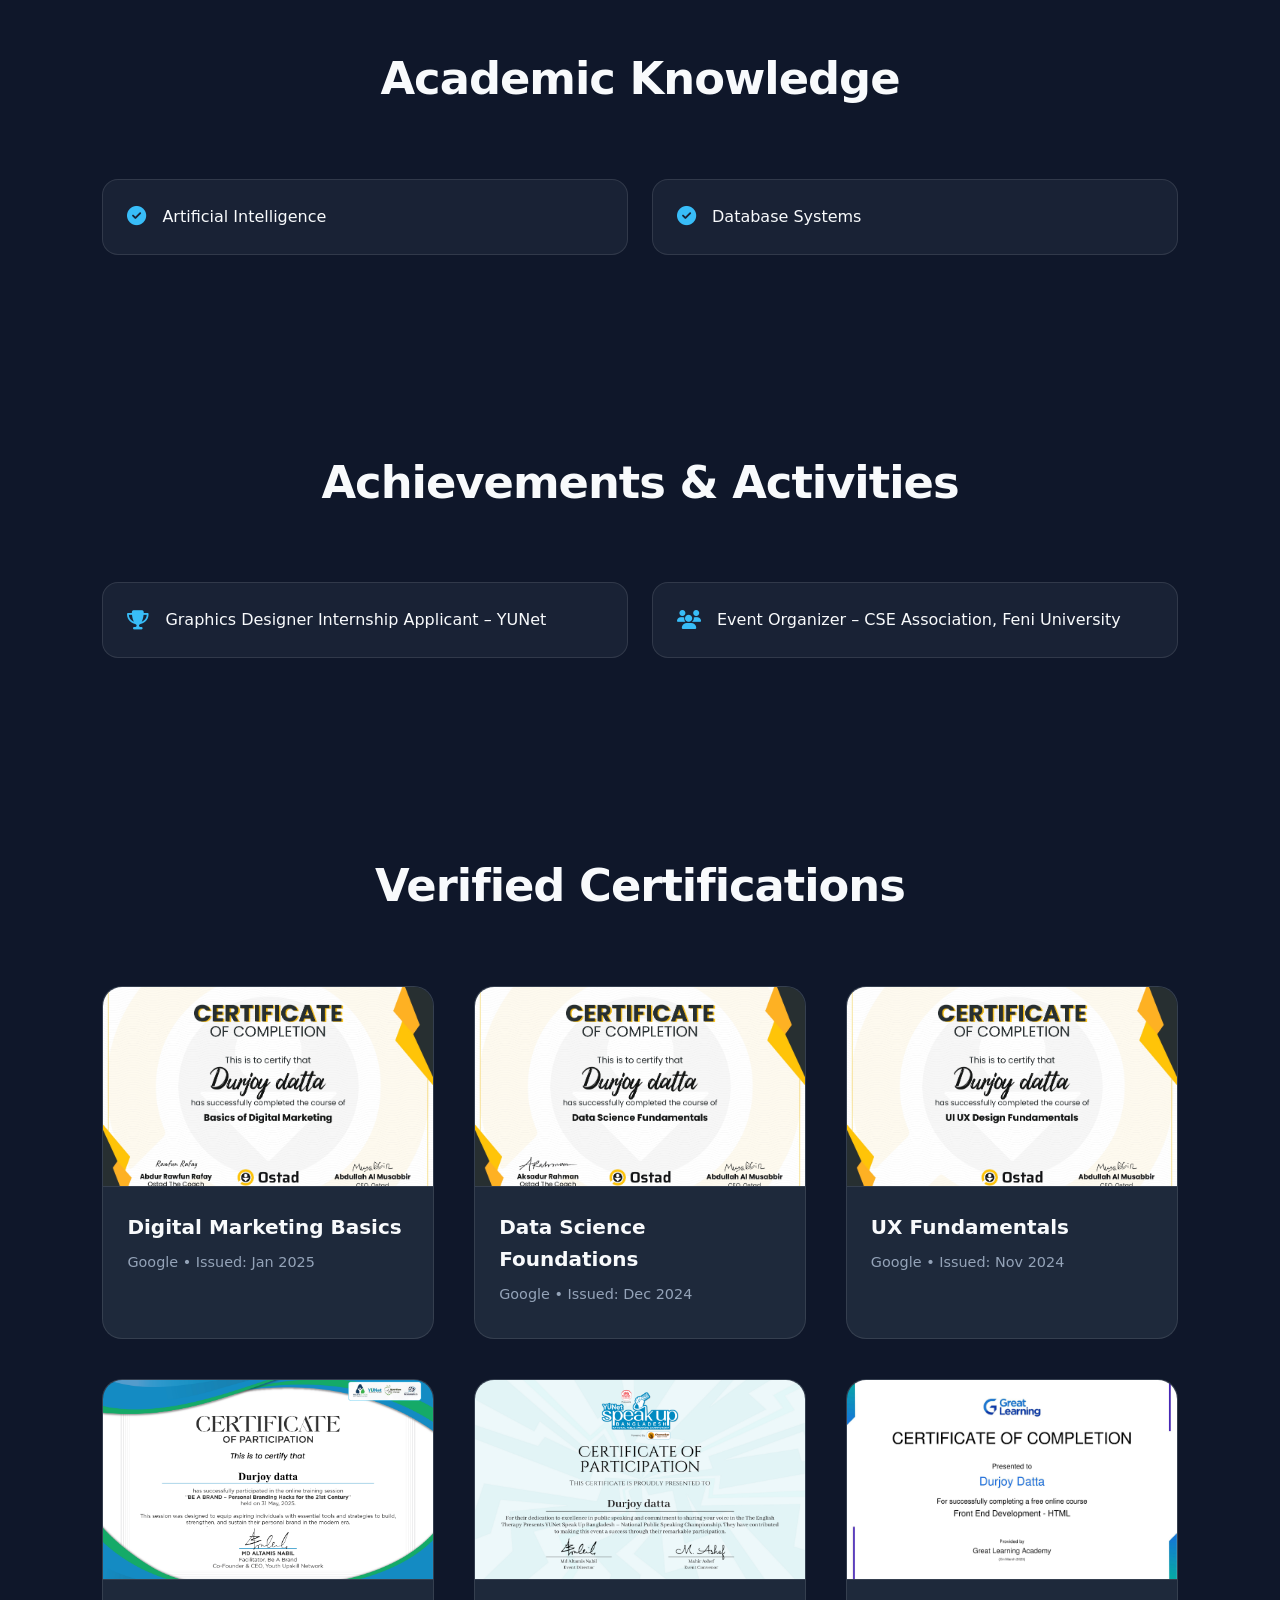
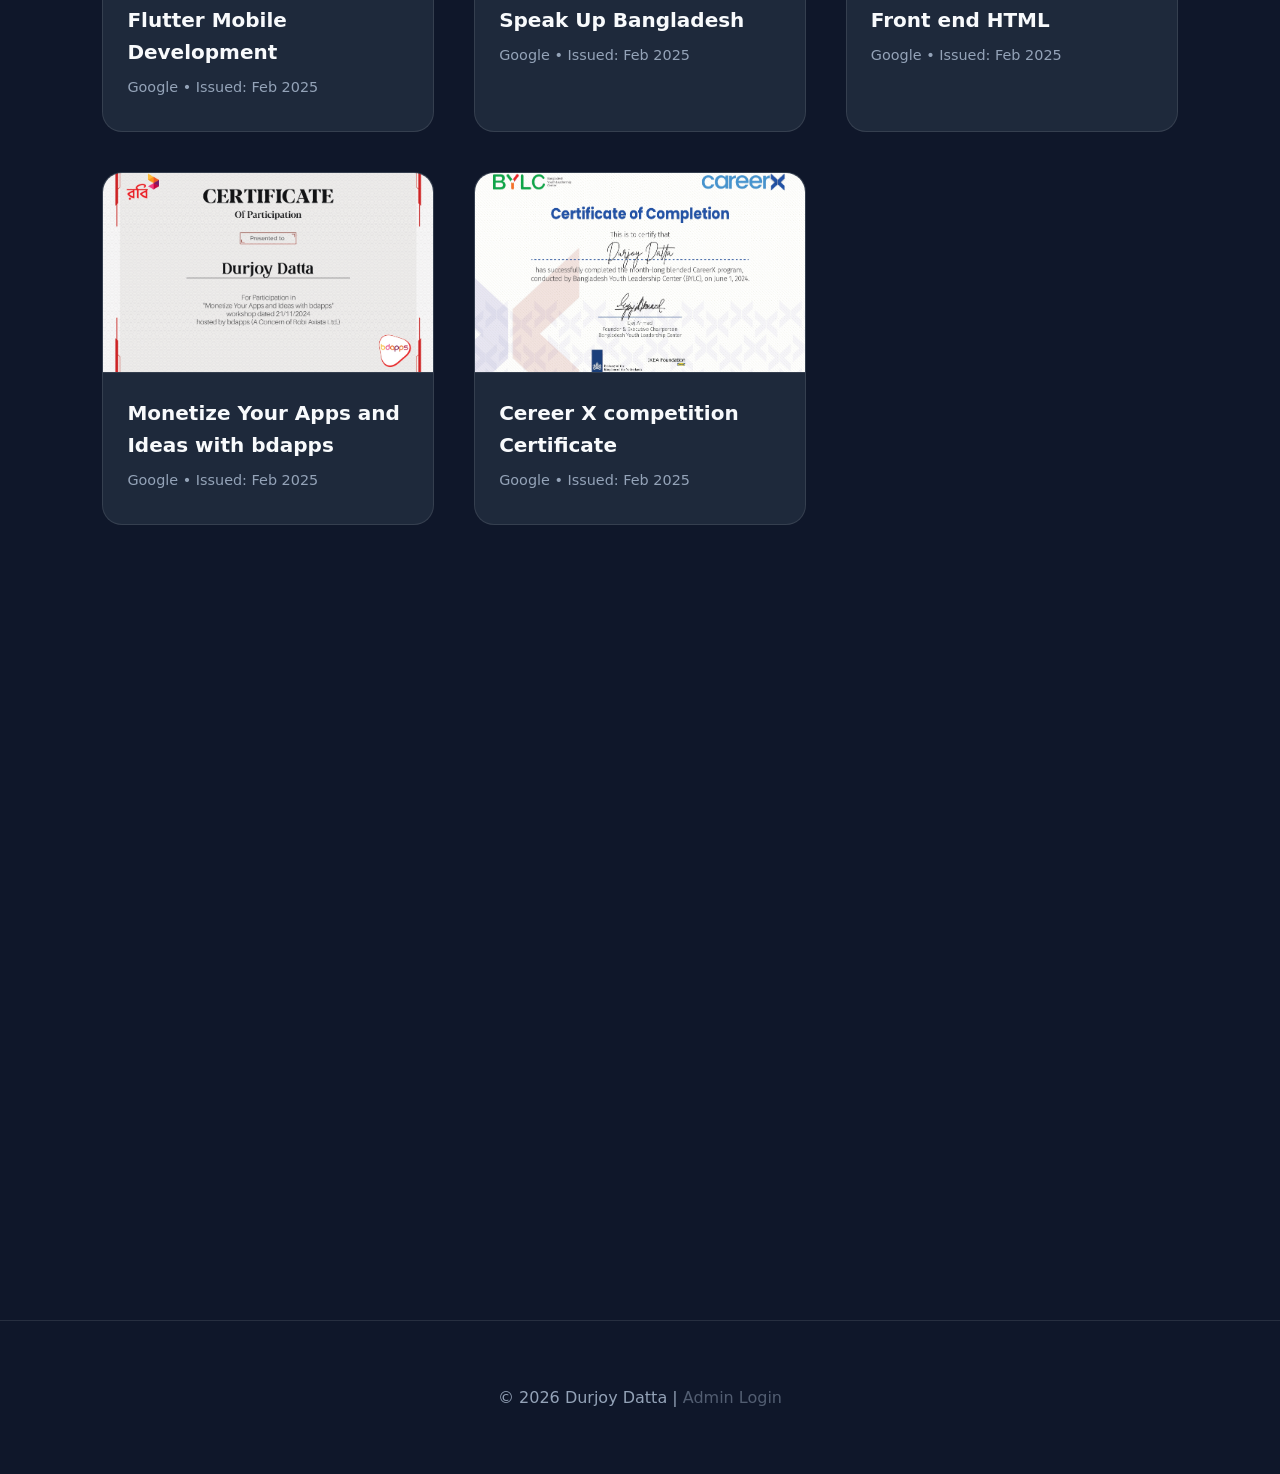
==== commit 8b8778ff: "update" ====
--- a/index.html
+++ b/index.html
@@ -289,12 +289,32 @@
         </div>
 
         <div class="cert-card">
-          <img src="image/Durjoy Datta_page-0001.jpg" alt="Durjoy Datta Certificate" class="cert-img">
-          <div class="cert-info">
-            <h3>Durjoy Datta Certificate</h3>
-            <p>Google • Issued: Feb 2025</p>
-          </div>
-        </div>
+          <img src="image/Durjoy Datta_page-0001.jpg" alt="Monetize Your Apps and Ideas with bdapps" class="cert-img">
+          <div class="cert-info">
+            <h3>Monetize Your Apps and Ideas with bdapps</h3>
+            <p>Google • Issued: Feb 2025</p>
+          </div>
+
+        </div>
+        <div class="cert-card">
+          <img src="image/CX 39 certificates.jpg" alt="Cereer X competition Certificate" class="cert-img">
+          <div class="cert-info">
+            <h3>Cereer X competition Certificate</h3>
+            <p>Google • Issued: Feb 2025</p>
+          </div>
+        </div>
+
+
+      </div>
+    </div>
+  </section>
+
+  <!-- SQL System (NEW) -->
+  <section id="sql-systems">
+    <div class="container fade-in">
+      <h2>SQL System & Database Architecture</h2>
+      <div class="sql-grid" id="sql-container">
+        <!-- Will be populated by Firebase -->
       </div>
     </div>
   </section>
--- a/style.css
+++ b/style.css
@@ -563,6 +563,19 @@
     color: var(--bg-dark);
     border-color: var(--primary);
     box-shadow: 0 5px 15px rgba(56, 189, 248, 0.3);
+}
+
+.sql-grid {
+    display: grid;
+    grid-template-columns: repeat(auto-fit, minmax(300px, 1fr));
+    gap: 2rem;
+    margin-top: 2rem;
+}
+
+.sql-card:hover {
+    transform: translateY(-5px);
+    border-color: var(--primary) !important;
+    box-shadow: 0 10px 30px rgba(56, 189, 248, 0.1);
 }
 
 .cert-grid {
